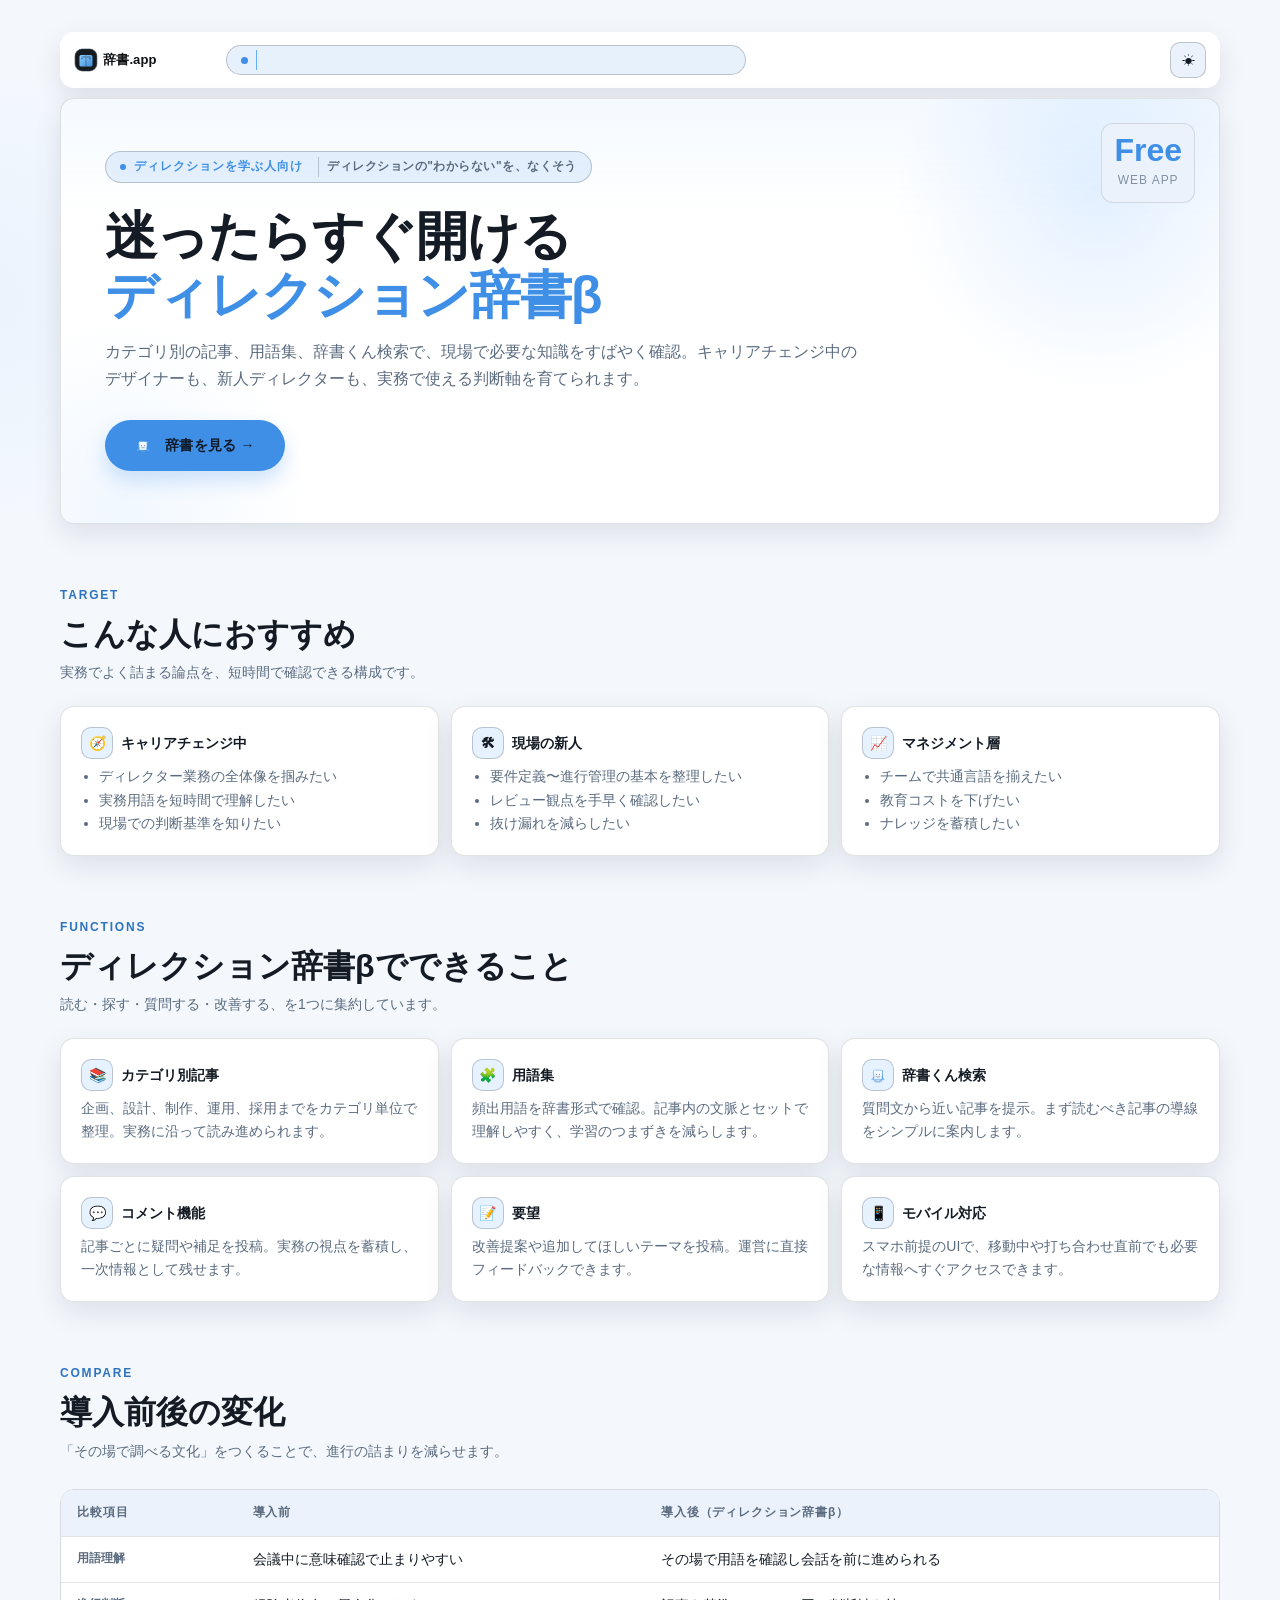
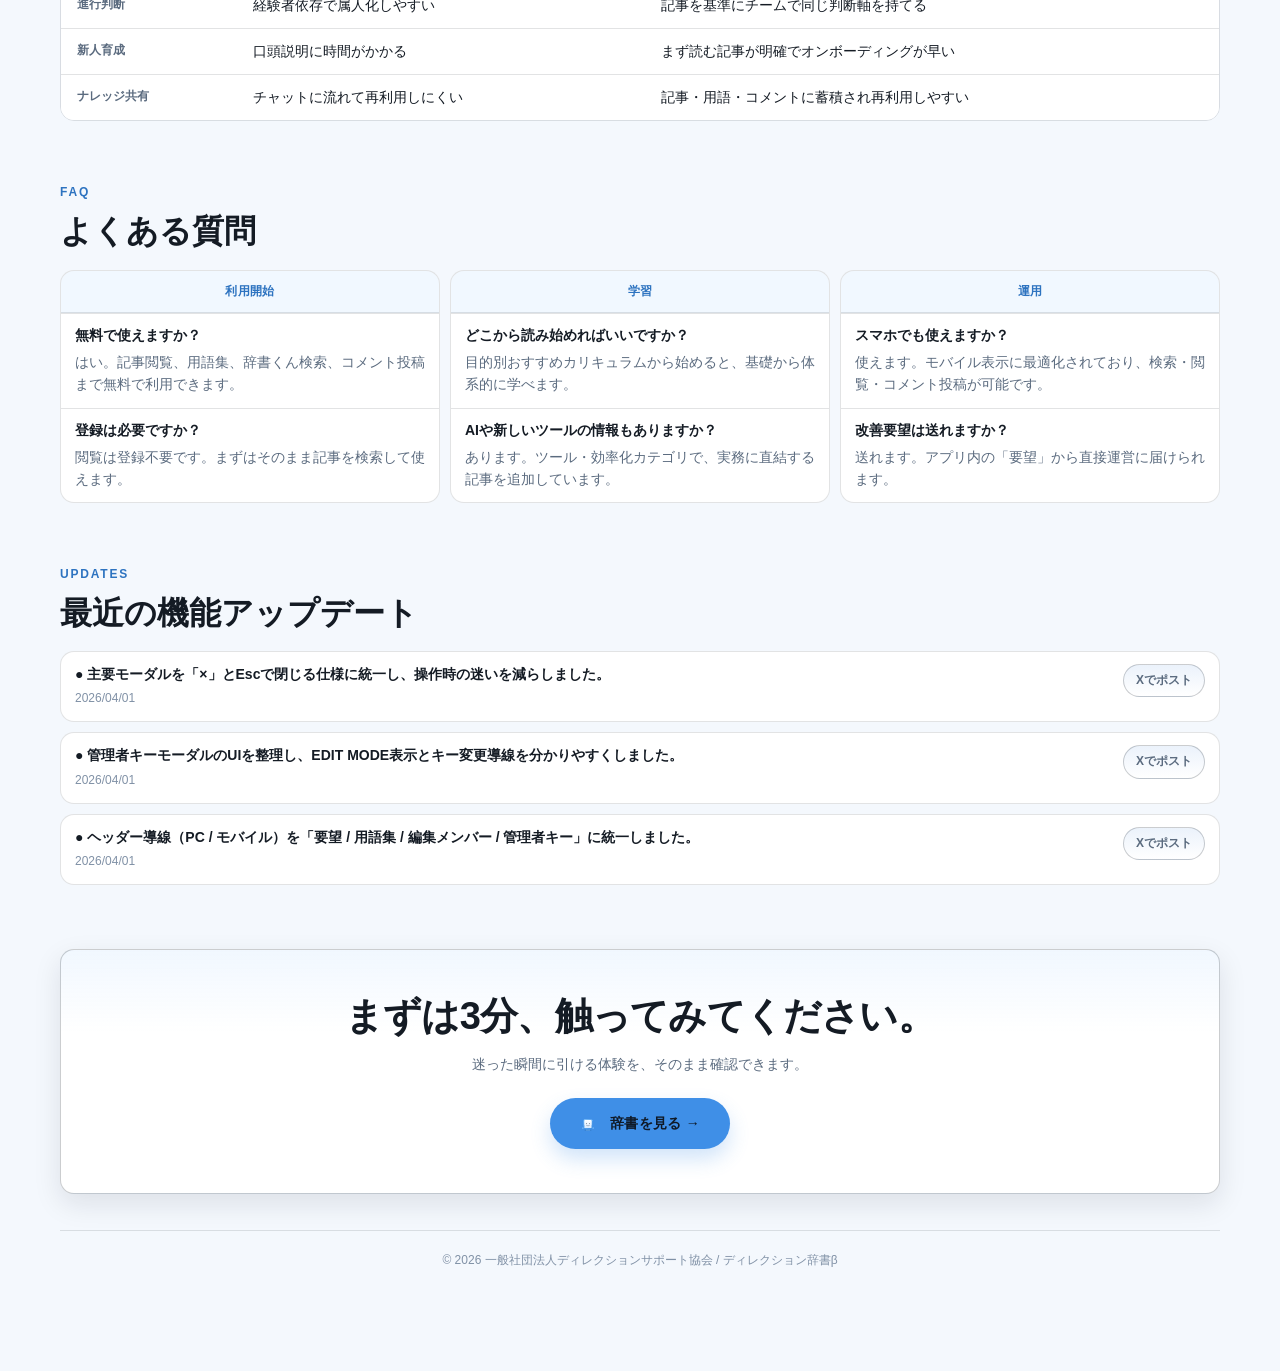
==== lp/index.html @ 82c817dd "chore: initialize repository with current app snapshot" ====
<!DOCTYPE html>
<html lang="ja" data-app="dic">
<head>
<meta charset="utf-8">
<meta name="viewport" content="width=device-width,initial-scale=1,maximum-scale=1,user-scalable=no,viewport-fit=cover">
<title>ディレクション辞書β — ディレクションの「わからない」をなくす辞書</title>
<meta name="description" content="ディレクション実務の用語・進め方・ツール活用を、カテゴリ別に学べる辞書アプリ。キャリアチェンジ中のデザイナーや新人ディレクター向けに、実務で使える知識を整理しています。">
<link rel="canonical" href="https://drsp.cc/dic/lp/">
<meta name="robots" content="index,follow,max-snippet:-1,max-image-preview:large,max-video-preview:-1">
<meta name="referrer" content="strict-origin-when-cross-origin">
<meta name="theme-color" content="#0f141a">
<link rel="icon" type="image/svg+xml" href="../img/dictionary-kun.svg">
<link rel="icon" type="image/png" sizes="32x32" href="../img/favicon-32x32.png">
<link rel="apple-touch-icon" sizes="180x180" href="../img/apple-touch-icon.png">
<meta property="og:type" content="website">
<meta property="og:locale" content="ja_JP">
<meta property="og:site_name" content="ディレクション辞書β">
<meta property="og:title" content="ディレクション辞書β — ディレクションの「わからない」をなくす辞書">
<meta property="og:description" content="ディレクション実務の用語・進め方・ツール活用を、カテゴリ別に学べる辞書アプリ。">
<meta property="og:url" content="https://drsp.cc/dic/lp/">
<meta property="og:image" content="https://drsp.cc/dic/img/ogp-1200x630.png">
<meta property="og:image:secure_url" content="https://drsp.cc/dic/img/ogp-1200x630.png">
<meta property="og:image:type" content="image/png">
<meta property="og:image:width" content="1200">
<meta property="og:image:height" content="630">
<meta name="twitter:card" content="summary_large_image">
<meta name="twitter:url" content="https://drsp.cc/dic/lp/">
<meta name="twitter:title" content="ディレクション辞書β — ディレクションの「わからない」をなくす辞書">
<meta name="twitter:description" content="ディレクション実務の用語・進め方・ツール活用を、カテゴリ別に学べる辞書アプリ。">
<meta name="twitter:image" content="https://drsp.cc/dic/img/ogp-1200x630.png">
<meta name="llms-summary" content="ディレクション辞書βは、ディレクション実務の用語・進め方・ツール活用を学べる日本語辞書アプリ。カテゴリ別記事、用語集、コメント、要望、辞書くん検索を提供します。">
<link rel="alternate" type="text/plain" href="/dic/lp/llms.txt" title="LLMs Summary">
<script type="application/ld+json">
{
  "@context": "https://schema.org",
  "@graph": [
    {
      "@type": "SoftwareApplication",
      "name": "ディレクション辞書β",
      "applicationCategory": "BusinessApplication",
      "operatingSystem": "Web",
      "url": "https://drsp.cc/dic/lp/",
      "description": "ディレクション実務の用語・進め方・ツール活用をカテゴリ別に学べる日本語辞書アプリ。",
      "offers": {
        "@type": "Offer",
        "price": "0",
        "priceCurrency": "JPY"
      }
    },
    {
      "@type": "FAQPage",
      "mainEntity": [
        {
          "@type": "Question",
          "name": "どんな人向けですか？",
          "acceptedAnswer": {
            "@type": "Answer",
            "text": "キャリアチェンジ中のデザイナー、新人ディレクター、実務を言語化したい現場担当者向けです。"
          }
        },
        {
          "@type": "Question",
          "name": "無料で使えますか？",
          "acceptedAnswer": {
            "@type": "Answer",
            "text": "はい。記事閲覧、用語集、辞書くん検索、コメント投稿まで無料で利用できます。"
          }
        },
        {
          "@type": "Question",
          "name": "スマホでも使えますか？",
          "acceptedAnswer": {
            "@type": "Answer",
            "text": "使えます。モバイル表示に最適化されており、カテゴリ閲覧や記事検索をスマホから行えます。"
          }
        }
      ]
    }
  ]
}
</script>
<style>
*{box-sizing:border-box;margin:0;padding:0}:root{--dk:#0d131a;--dk2:#131c26;--dk3:#1a2633;--dk4:#243447;--ac:#4ea1ff;--ac2:#2f7fd8;--ac3:#dcebff;--ac4:rgba(78,161,255,.14);--tx:#eef5ff;--tx2:#a8bbd1;--tx3:#7187a0;--bdr:rgba(78,161,255,.2);--bdr2:rgba(78,161,255,.36);--good:#4ad99f;--bad:#de6a6a;--app:var(--ac);--shadow:0 14px 34px rgba(0,0,0,.28);--fs-s:12px;--fs-m:14px;--fs-l:16px}body[data-theme=light]{--dk:#f4f8fd;--dk2:#ffffff;--dk3:#ebf2fb;--dk4:#dde8f5;--ac:#3f8fe7;--ac2:#2d73c0;--ac3:#e6f1ff;--ac4:rgba(63,143,231,.12);--tx:#141b24;--tx2:#5b6b7f;--tx3:#8091a6;--bdr:rgba(20,27,36,.12);--bdr2:rgba(20,27,36,.22);--shadow:0 10px 28px rgba(17,24,39,.1)}body,html{overflow-x:hidden}body{font-family:"Noto Sans JP","Hiragino Sans","Yu Gothic",sans-serif;background:radial-gradient(1200px 520px at 96% -10%,rgba(78,161,255,.1),transparent 52%),radial-gradient(900px 420px at -10% 10%,rgba(78,161,255,.07),transparent 56%),var(--dk);color:var(--tx);line-height:1.65;-webkit-text-size-adjust:100%}canvas,img,svg,video{max-width:100%;height:auto}a{color:inherit;text-decoration:none}.w{max-width:1200px;margin:0 auto;padding:0 20px 100px}.hero-stack{margin-top:32px;display:grid;gap:10px}.hero-stack>.hero,.hero-stack>.topbar{width:100%}.actions,.card,.compare-scroll,.cta,.faq-list,.grid,.hero,.hero-stack,.topbar-session,.topbar,.w{min-width:0}.topbar{background:var(--dk2);box-shadow:var(--shadow);border-radius:14px;padding:10px 14px;display:flex;align-items:center;gap:10px;backdrop-filter:blur(6px)}.topbar-logo{display:flex;align-items:center;color:var(--tx)}.topbar-logo img{display:block;height:24px;width:auto}.topbar-session{margin-left:6px;min-width:0;background:var(--ac4);border:1px solid var(--bdr2);border-radius:999px;padding:6px 14px;font-size:var(--fs-s);color:var(--tx);display:flex;align-items:center;gap:8px;height:30px;flex:0 0 min(520px,56vw);max-width:min(520px,56vw)}.topbar-session-dot{width:7px;height:7px;border-radius:50%;background:var(--ac);flex-shrink:0}.topbar-session-name{display:inline-block;max-width:0;overflow:hidden;white-space:nowrap;border-right:1px solid rgba(78,161,255,.85);animation:eventTyping 6.4s steps(24,end) infinite,caretBlink .8s step-end infinite;font-weight:700}@keyframes eventTyping{0%,12%{max-width:0}42%,72%{max-width:100%}100%{max-width:0}}@keyframes caretBlink{50%{border-color:transparent}}@keyframes heroEyebrowMarquee{0%{transform:translateX(0)}100%{transform:translateX(-100%)}}.theme-toggle{margin-left:auto;border:1px solid var(--bdr2);background:var(--dk3);color:var(--tx);width:36px;height:36px;border-radius:10px;cursor:pointer;transition:.18s}.theme-toggle:hover{transform:translateY(-1px);border-color:var(--ac2)}.hero{background:linear-gradient(180deg,rgba(78,161,255,.06),transparent 28%),var(--dk2);border:1px solid var(--bdr);border-radius:14px;padding:52px 44px;position:relative;overflow:hidden;box-shadow:var(--shadow)}.hero:after{content:'';position:absolute;right:-90px;top:-120px;width:420px;height:420px;border-radius:50%;background:radial-gradient(circle,rgba(78,161,255,.16),transparent 68%)}.hero:before{content:'';position:absolute;left:-120px;bottom:-160px;width:360px;height:360px;border-radius:50%;background:radial-gradient(circle,rgba(78,161,255,.08),transparent 72%)}.beta{position:absolute;right:24px;top:24px;background:var(--dk3);border:1px solid var(--bdr);border-radius:12px;padding:10px 12px;text-align:center;z-index:2}.beta b{display:block;font-size:32px;color:var(--ac);line-height:1}.beta span{font-size:var(--fs-s);color:var(--tx3);letter-spacing:.08em;text-transform:uppercase}.eyebrow{display:inline-flex;align-items:center;gap:8px;background:var(--ac4);border:1px solid var(--bdr2);border-radius:999px;padding:5px 14px;margin-bottom:24px;position:relative;z-index:2;font-size:var(--fs-s);font-weight:700;letter-spacing:.1em;text-transform:uppercase}.eyebrow-dot{width:6px;height:6px;border-radius:50%;background:var(--ac)}.eyebrow-main{display:inline-block;min-width:0;font-size:var(--fs-s);font-weight:700;letter-spacing:.08em;color:var(--ac);text-transform:uppercase}.eyebrow-meta{display:inline-flex;align-items:center;gap:6px;margin-left:8px;padding-left:8px;border-left:1px solid var(--bdr2);font-size:var(--fs-s);letter-spacing:.04em;text-transform:none;color:var(--tx2)}.hero-eyebrow-meta-marquee{display:inline-block;white-space:nowrap}h1{font-size:clamp(30px,5.4vw,52px);line-height:1.14;letter-spacing:-.02em;position:relative;z-index:2}h1 em{font-style:normal;color:var(--ac)}.hero-sub{position:relative;z-index:2;margin-top:14px;color:var(--tx2);font-size:var(--fs-l);max-width:760px}.card p,.faq-a,.hero-sub,.sec-sub,.sec-title,td{overflow-wrap:anywhere;word-break:break-word}.actions{margin-top:28px;display:flex;gap:12px;flex-wrap:wrap;position:relative;z-index:2}.btn-icon{width:16px;height:16px;display:inline-block;vertical-align:-2px;margin-right:6px;object-fit:contain}.icon-b img{width:18px;height:18px;display:block;object-fit:contain}.btn-primary{display:inline-flex;align-items:center;justify-content:center;gap:8px;background:var(--ac);color:#0f1926;font-family:inherit;font-weight:700;font-size:var(--fs-m);border:none;border-radius:999px;padding:14px 30px;min-height:42px;letter-spacing:.02em;cursor:pointer;box-shadow:0 10px 20px rgba(63,143,231,.24);transition:.18s}.btn-primary:hover{transform:translateY(-1px);background:#5ba9ff}.btn-ghost{display:inline-flex;align-items:center;justify-content:center;gap:6px;border:1px solid var(--bdr2);color:var(--tx2);font-family:inherit;font-size:var(--fs-s);font-weight:700;border-radius:999px;padding:13px 24px;min-height:42px;background:linear-gradient(180deg,var(--dk3),var(--dk2));transition:.18s}.btn-ghost:hover{color:var(--tx);border-color:var(--ac2)}.sec{margin-top:62px}.sec-label{font-size:var(--fs-s);font-weight:800;letter-spacing:.15em;text-transform:uppercase;color:var(--ac2);margin-bottom:9px}.sec-title{font-size:clamp(22px,3.8vw,32px);font-weight:700;line-height:1.2}.sec-sub{margin-top:8px;color:var(--tx2);font-size:var(--fs-m)}.grid{display:grid;grid-template-columns:repeat(3,minmax(0,1fr));gap:12px;margin-top:22px}.card{background:var(--dk2);border:1px solid var(--bdr);border-radius:14px;padding:20px;box-shadow:var(--shadow);transition:.2s}.card:hover{transform:translateY(-2px);border-color:var(--bdr2)}.card h3{font-size:var(--fs-m);margin-bottom:6px;display:flex;align-items:center;gap:8px}.icon-b{display:inline-flex;align-items:center;justify-content:center;width:32px;height:32px;border-radius:10px;background:rgba(78,161,255,.14);border:1px solid var(--bdr2);line-height:1;flex-shrink:0}.card li,.card p{font-size:var(--fs-m);color:var(--tx2)}.card ul{padding-left:18px}.compare-scroll{overflow-x:auto;border-radius:14px;border:1px solid var(--bdr);margin-top:26px}table{width:100%;border-collapse:collapse;min-width:500px;font-size:var(--fs-m);background:var(--dk2)}thead tr{background:var(--dk3)}thead th{padding:13px 16px;text-align:left;font-size:var(--fs-s);font-weight:700;letter-spacing:.07em;text-transform:none;color:var(--tx2);border-top:none}thead th:first-child{border-radius:12px 0 0 0}thead th:last-child{border-radius:0 12px 0 0}tbody tr{border-top:1px solid var(--bdr)}tbody tr:hover{background:rgba(78,161,255,.05)}td{padding:11px 16px;vertical-align:middle;text-align:left}td:first-child{font-size:var(--fs-s);font-weight:700;color:var(--tx2)}.faq-list{margin-top:20px;display:grid;grid-template-columns:repeat(3,minmax(0,1fr));gap:10px;align-items:stretch}.faq-item{background:var(--dk2);border:1px solid var(--bdr);border-radius:14px;overflow:hidden}.faq-cat{padding:11px 14px 10px;font-size:var(--fs-s);font-weight:700;color:var(--ac2);letter-spacing:.04em;background:rgba(78,161,255,.08);border-bottom:1px solid var(--bdr);text-align:center}.faq-row{padding:11px 14px 12px;border-top:1px solid var(--bdr)}.faq-row:first-of-type{border-top:none}.faq-q{font-size:var(--fs-m);font-weight:700;color:var(--tx);line-height:1.5}.faq-a{margin-top:5px;font-size:var(--fs-m);color:var(--tx2);line-height:1.6}.cta{margin-top:64px;background:linear-gradient(180deg,rgba(78,161,255,.08),transparent 34%),var(--dk2);border:1px solid var(--bdr2);border-radius:14px;padding:44px;text-align:center;box-shadow:var(--shadow)}.cta h2{font-size:clamp(24px,4vw,38px);font-weight:700;letter-spacing:-.02em;line-height:1.18;position:relative}.cta p{margin-top:14px;font-size:var(--fs-m);color:var(--tx2);position:relative}.cta .actions{justify-content:center;margin-top:22px}.footer{margin-top:36px;padding-top:20px;border-top:1px solid var(--bdr);text-align:center;font-size:var(--fs-s);color:var(--tx3)}@media(max-width:980px){.grid{grid-template-columns:1fr 1fr}}@media(max-width:760px){.w{padding:8px 14px 84px}.hero{padding:34px 18px}.topbar{padding:8px 10px;gap:8px;align-items:center;display:flex;flex-wrap:nowrap}.topbar-logo{flex:0 0 auto}.topbar-logo img{height:22px}.topbar-session{margin-left:0;flex:1;min-width:0;max-width:none;padding:6px 10px;height:28px}.topbar-session-name{display:block;max-width:100%;overflow:hidden;text-overflow:ellipsis;white-space:nowrap;border-right:none;animation:none;font-size:var(--fs-s);font-weight:700}.theme-toggle{flex:0 0 auto;margin-left:0}.eyebrow{padding:6px 10px;gap:6px;flex-wrap:nowrap;margin-bottom:14px;max-width:100%;overflow:hidden}.eyebrow-main{flex:0 0 auto;max-width:none;font-size:var(--fs-s);letter-spacing:.03em;white-space:nowrap;overflow:visible;text-overflow:clip}.eyebrow-meta{flex:1 1 auto;min-width:0;margin-left:6px;padding-left:6px;border-left:1px solid var(--bdr2);font-size:var(--fs-s);white-space:nowrap;overflow:hidden;text-overflow:clip}.hero-eyebrow-meta-marquee{padding-left:100%;animation:heroEyebrowMarquee 12s linear infinite}.grid{grid-template-columns:1fr}.faq-list{grid-template-columns:1fr}.beta{display:none}}@media(max-width:430px){.topbar-session{min-width:0}.topbar{justify-content:space-between}}@media(max-width:390px){.w{padding:8px 12px 72px}.hero{padding:24px 16px}h1{font-size:clamp(24px,7vw,32px);line-height:1.2}.hero-sub{font-size:var(--fs-m);line-height:1.55}.btn-ghost,.btn-primary{padding:11px 18px}.card{padding:16px}.sec{margin-top:52px}}
</style>
<style>
.updates-box{margin-top:62px}
.updates-list{margin-top:18px;display:grid;gap:10px}
.updates-item{background:var(--dk2);border:1px solid var(--bdr);border-radius:14px;padding:12px 14px;display:grid;grid-template-columns:1fr auto;gap:10px;align-items:start}
.updates-main{min-width:0;display:grid;gap:4px}
.updates-text{font-size:var(--fs-m);font-weight:700;line-height:1.55;color:var(--tx)}
.updates-date{font-size:var(--fs-s);color:var(--tx3)}
.updates-post{display:inline-flex;align-items:center;justify-content:center;min-height:30px;padding:6px 12px;border-radius:999px;border:1px solid var(--bdr2);background:linear-gradient(180deg,var(--dk3),var(--dk2));font-size:var(--fs-s);font-weight:700;color:var(--tx2);white-space:nowrap}
.updates-post:hover{color:var(--tx);border-color:var(--ac2);background:var(--ac4)}
@media(max-width:760px){.updates-item{grid-template-columns:1fr}.updates-post{justify-self:flex-end}}
</style>
<link rel="stylesheet" href="/app/lp-common.css?v=20260330h">
</head>
<body>
<div class="w">
  <div class="hero-stack">
    <div class="topbar">
      <div class="topbar-logo"><img id="brandLogo" src="../img/logo-dictionaryapp.svg" alt="ディレクション辞書β"></div>
      <div class="topbar-session"><span class="topbar-session-dot"></span><span class="topbar-session-name">ディレクション実務の用語・進め方を、迷った瞬間に引ける</span></div>
      <button id="themeToggle" class="theme-toggle" aria-label="テーマ切替">☾</button>
    </div>

    <section class="hero">
      <div class="beta"><b>Free</b><span>Web App</span></div>
      <div class="eyebrow"><span class="eyebrow-dot"></span><span class="eyebrow-main">ディレクションを学ぶ人向け</span><span class="eyebrow-meta"><span class="hero-eyebrow-meta-marquee">ディレクションの"わからない"を、なくそう</span></span></div>
      <h1>迷ったらすぐ開ける<br><em>ディレクション辞書β</em></h1>
      <p class="hero-sub">カテゴリ別の記事、用語集、辞書くん検索で、現場で必要な知識をすばやく確認。キャリアチェンジ中のデザイナーも、新人ディレクターも、実務で使える判断軸を育てられます。</p>
      <div class="actions">
        <a class="btn-primary" href="https://drsp.cc/dic/" target="_blank" rel="noopener noreferrer"><img class="btn-icon" src="../img/dictionary-kun.svg" alt="">辞書を見る →</a>
      </div>
    </section>
  </div>

  <section class="sec">
    <div class="sec-label">Target</div>
    <div class="sec-title">こんな人におすすめ</div>
    <div class="sec-sub">実務でよく詰まる論点を、短時間で確認できる構成です。</div>
    <div class="grid">
      <article class="card"><h3><span class="icon-b">🧭</span>キャリアチェンジ中</h3><ul><li>ディレクター業務の全体像を掴みたい</li><li>実務用語を短時間で理解したい</li><li>現場での判断基準を知りたい</li></ul></article>
      <article class="card"><h3><span class="icon-b">🛠</span>現場の新人</h3><ul><li>要件定義〜進行管理の基本を整理したい</li><li>レビュー観点を手早く確認したい</li><li>抜け漏れを減らしたい</li></ul></article>
      <article class="card"><h3><span class="icon-b">📈</span>マネジメント層</h3><ul><li>チームで共通言語を揃えたい</li><li>教育コストを下げたい</li><li>ナレッジを蓄積したい</li></ul></article>
    </div>
  </section>

  <section class="sec">
    <div class="sec-label">Functions</div>
    <div class="sec-title">ディレクション辞書βでできること</div>
    <div class="sec-sub">読む・探す・質問する・改善する、を1つに集約しています。</div>
    <div class="grid">
      <article class="card"><h3><span class="icon-b">📚</span>カテゴリ別記事</h3><p>企画、設計、制作、運用、採用までをカテゴリ単位で整理。実務に沿って読み進められます。</p></article>
      <article class="card"><h3><span class="icon-b">🧩</span>用語集</h3><p>頻出用語を辞書形式で確認。記事内の文脈とセットで理解しやすく、学習のつまずきを減らします。</p></article>
      <article class="card"><h3><span class="icon-b"><img src="../img/dictionary-kun.svg" alt="辞書くん"></span>辞書くん検索</h3><p>質問文から近い記事を提示。まず読むべき記事の導線をシンプルに案内します。</p></article>
      <article class="card"><h3><span class="icon-b">💬</span>コメント機能</h3><p>記事ごとに疑問や補足を投稿。実務の視点を蓄積し、一次情報として残せます。</p></article>
      <article class="card"><h3><span class="icon-b">📝</span>要望</h3><p>改善提案や追加してほしいテーマを投稿。運営に直接フィードバックできます。</p></article>
      <article class="card"><h3><span class="icon-b">📱</span>モバイル対応</h3><p>スマホ前提のUIで、移動中や打ち合わせ直前でも必要な情報へすぐアクセスできます。</p></article>
    </div>
  </section>



  <section class="sec">
    <div class="sec-label">Compare</div>
    <div class="sec-title">導入前後の変化</div>
    <div class="sec-sub">「その場で調べる文化」をつくることで、進行の詰まりを減らせます。</div>
    <div class="compare-scroll">
      <table>
        <thead><tr><th>比較項目</th><th>導入前</th><th>導入後（ディレクション辞書β）</th></tr></thead>
        <tbody>
          <tr><td>用語理解</td><td>会議中に意味確認で止まりやすい</td><td>その場で用語を確認し会話を前に進められる</td></tr>
          <tr><td>進行判断</td><td>経験者依存で属人化しやすい</td><td>記事を基準にチームで同じ判断軸を持てる</td></tr>
          <tr><td>新人育成</td><td>口頭説明に時間がかかる</td><td>まず読む記事が明確でオンボーディングが早い</td></tr>
          <tr><td>ナレッジ共有</td><td>チャットに流れて再利用しにくい</td><td>記事・用語・コメントに蓄積され再利用しやすい</td></tr>
        </tbody>
      </table>
    </div>
  </section>

  <section class="sec">
    <div class="sec-label">FAQ</div>
    <div class="sec-title">よくある質問</div>
    <div class="faq-list">
      <div class="faq-item">
        <div class="faq-cat">利用開始</div>
        <div class="faq-row"><div class="faq-q">無料で使えますか？</div><div class="faq-a">はい。記事閲覧、用語集、辞書くん検索、コメント投稿まで無料で利用できます。</div></div>
        <div class="faq-row"><div class="faq-q">登録は必要ですか？</div><div class="faq-a">閲覧は登録不要です。まずはそのまま記事を検索して使えます。</div></div>
      </div>
      <div class="faq-item">
        <div class="faq-cat">学習</div>
        <div class="faq-row"><div class="faq-q">どこから読み始めればいいですか？</div><div class="faq-a">目的別おすすめカリキュラムから始めると、基礎から体系的に学べます。</div></div>
        <div class="faq-row"><div class="faq-q">AIや新しいツールの情報もありますか？</div><div class="faq-a">あります。ツール・効率化カテゴリで、実務に直結する記事を追加しています。</div></div>
      </div>
      <div class="faq-item">
        <div class="faq-cat">運用</div>
        <div class="faq-row"><div class="faq-q">スマホでも使えますか？</div><div class="faq-a">使えます。モバイル表示に最適化されており、検索・閲覧・コメント投稿が可能です。</div></div>
        <div class="faq-row"><div class="faq-q">改善要望は送れますか？</div><div class="faq-a">送れます。アプリ内の「要望」から直接運営に届けられます。</div></div>
      </div>
    </div>
  </section>

  <section class="sec updates-box">
    <div class="sec-label">Updates</div>
    <div class="sec-title">最近の機能アップデート</div>
    <div class="updates-list">
      <div class="updates-item">
        <div class="updates-main">
          <div class="updates-text">● 主要モーダルを「×」とEscで閉じる仕様に統一し、操作時の迷いを減らしました。</div>
          <div class="updates-date">2026/04/01</div>
        </div>
        <a class="updates-post" target="_blank" rel="noopener noreferrer" href="https://x.com/intent/tweet?text=%E2%97%8F%20%E4%B8%BB%E8%A6%81%E3%83%A2%E3%83%BC%E3%83%80%E3%83%AB%E3%82%92%E3%80%8C%C3%97%E3%80%8D%E3%81%A8Esc%E3%81%A7%E9%96%89%E3%81%98%E3%82%8B%E4%BB%95%E6%A7%98%E3%81%AB%E7%B5%B1%E4%B8%80%E3%81%97%E3%80%81%E6%93%8D%E4%BD%9C%E6%99%82%E3%81%AE%E8%BF%B7%E3%81%84%E3%82%92%E6%B8%9B%E3%82%89%E3%81%97%E3%81%BE%E3%81%97%E3%81%9F%E3%80%82&url=https%3A%2F%2Fdrsp.cc%2Fdic%2Flp%2F">Xでポスト</a>
      </div>
      <div class="updates-item">
        <div class="updates-main">
          <div class="updates-text">● 管理者キーモーダルのUIを整理し、EDIT MODE表示とキー変更導線を分かりやすくしました。</div>
          <div class="updates-date">2026/04/01</div>
        </div>
        <a class="updates-post" target="_blank" rel="noopener noreferrer" href="https://x.com/intent/tweet?text=%E2%97%8F%20%E7%AE%A1%E7%90%86%E8%80%85%E3%82%AD%E3%83%BC%E3%83%A2%E3%83%BC%E3%83%80%E3%83%AB%E3%81%AEUI%E3%82%92%E6%95%B4%E7%90%86%E3%81%97%E3%80%81EDIT%20MODE%E8%A1%A8%E7%A4%BA%E3%81%A8%E3%82%AD%E3%83%BC%E5%A4%89%E6%9B%B4%E5%B0%8E%E7%B7%9A%E3%82%92%E5%88%86%E3%81%8B%E3%82%8A%E3%82%84%E3%81%99%E3%81%8F%E3%81%97%E3%81%BE%E3%81%97%E3%81%9F%E3%80%82&url=https%3A%2F%2Fdrsp.cc%2Fdic%2Flp%2F">Xでポスト</a>
      </div>
      <div class="updates-item">
        <div class="updates-main">
          <div class="updates-text">● ヘッダー導線（PC / モバイル）を「要望 / 用語集 / 編集メンバー / 管理者キー」に統一しました。</div>
          <div class="updates-date">2026/04/01</div>
        </div>
        <a class="updates-post" target="_blank" rel="noopener noreferrer" href="https://x.com/intent/tweet?text=%E2%97%8F%20%E3%83%98%E3%83%83%E3%83%80%E3%83%BC%E5%B0%8E%E7%B7%9A%EF%BC%88PC%20%2F%20%E3%83%A2%E3%83%90%E3%82%A4%E3%83%AB%EF%BC%89%E3%82%92%E3%80%8C%E8%A6%81%E6%9C%9B%20%2F%20%E7%94%A8%E8%AA%9E%E9%9B%86%20%2F%20%E7%B7%A8%E9%9B%86%E3%83%A1%E3%83%B3%E3%83%90%E3%83%BC%20%2F%20%E7%AE%A1%E7%90%86%E8%80%85%E3%82%AD%E3%83%BC%E3%80%8D%E3%81%AB%E7%B5%B1%E4%B8%80%E3%81%97%E3%81%BE%E3%81%97%E3%81%9F%E3%80%82&url=https%3A%2F%2Fdrsp.cc%2Fdic%2Flp%2F">Xでポスト</a>
      </div>
    </div>
  </section>

  <section id="contact" class="cta">
    <h2>まずは3分、触ってみてください。</h2>
    <p>迷った瞬間に引ける体験を、そのまま確認できます。</p>
    <div class="actions"><a class="btn-primary" href="https://drsp.cc/dic/" target="_blank" rel="noopener noreferrer"><img class="btn-icon" src="../img/dictionary-kun.svg" alt="">辞書を見る →</a></div>
  </section>

  <footer class="footer">© 2026 <a href="https://drsp.cc/" target="_blank" rel="noopener noreferrer">一般社団法人ディレクションサポート協会</a> / ディレクション辞書β</footer>
</div>
<script>
(function(){
  const KEY='dir_theme';
  const LEGACY_KEY='dic-lp-theme';
  const btn=document.getElementById('themeToggle');
  const logo=document.getElementById('brandLogo');
  const saved=localStorage.getItem(KEY) || localStorage.getItem(LEGACY_KEY);
  const init=saved || (window.matchMedia('(prefers-color-scheme: dark)').matches?'dark':'light');
  function apply(theme){document.body.setAttribute('data-theme',theme);if(btn)btn.textContent=theme==='light'?'☀︎':'☾';if(logo)logo.src=theme==='dark'?'../img/logo-dictionaryapp-dark.svg':'../img/logo-dictionaryapp-light.svg';}
  apply(init);
  if(btn){btn.addEventListener('click',()=>{const next=document.body.getAttribute('data-theme')==='light'?'dark':'light';localStorage.setItem(KEY,next);localStorage.setItem(LEGACY_KEY,next);apply(next);});}
})();
</script>
</body>
</html>
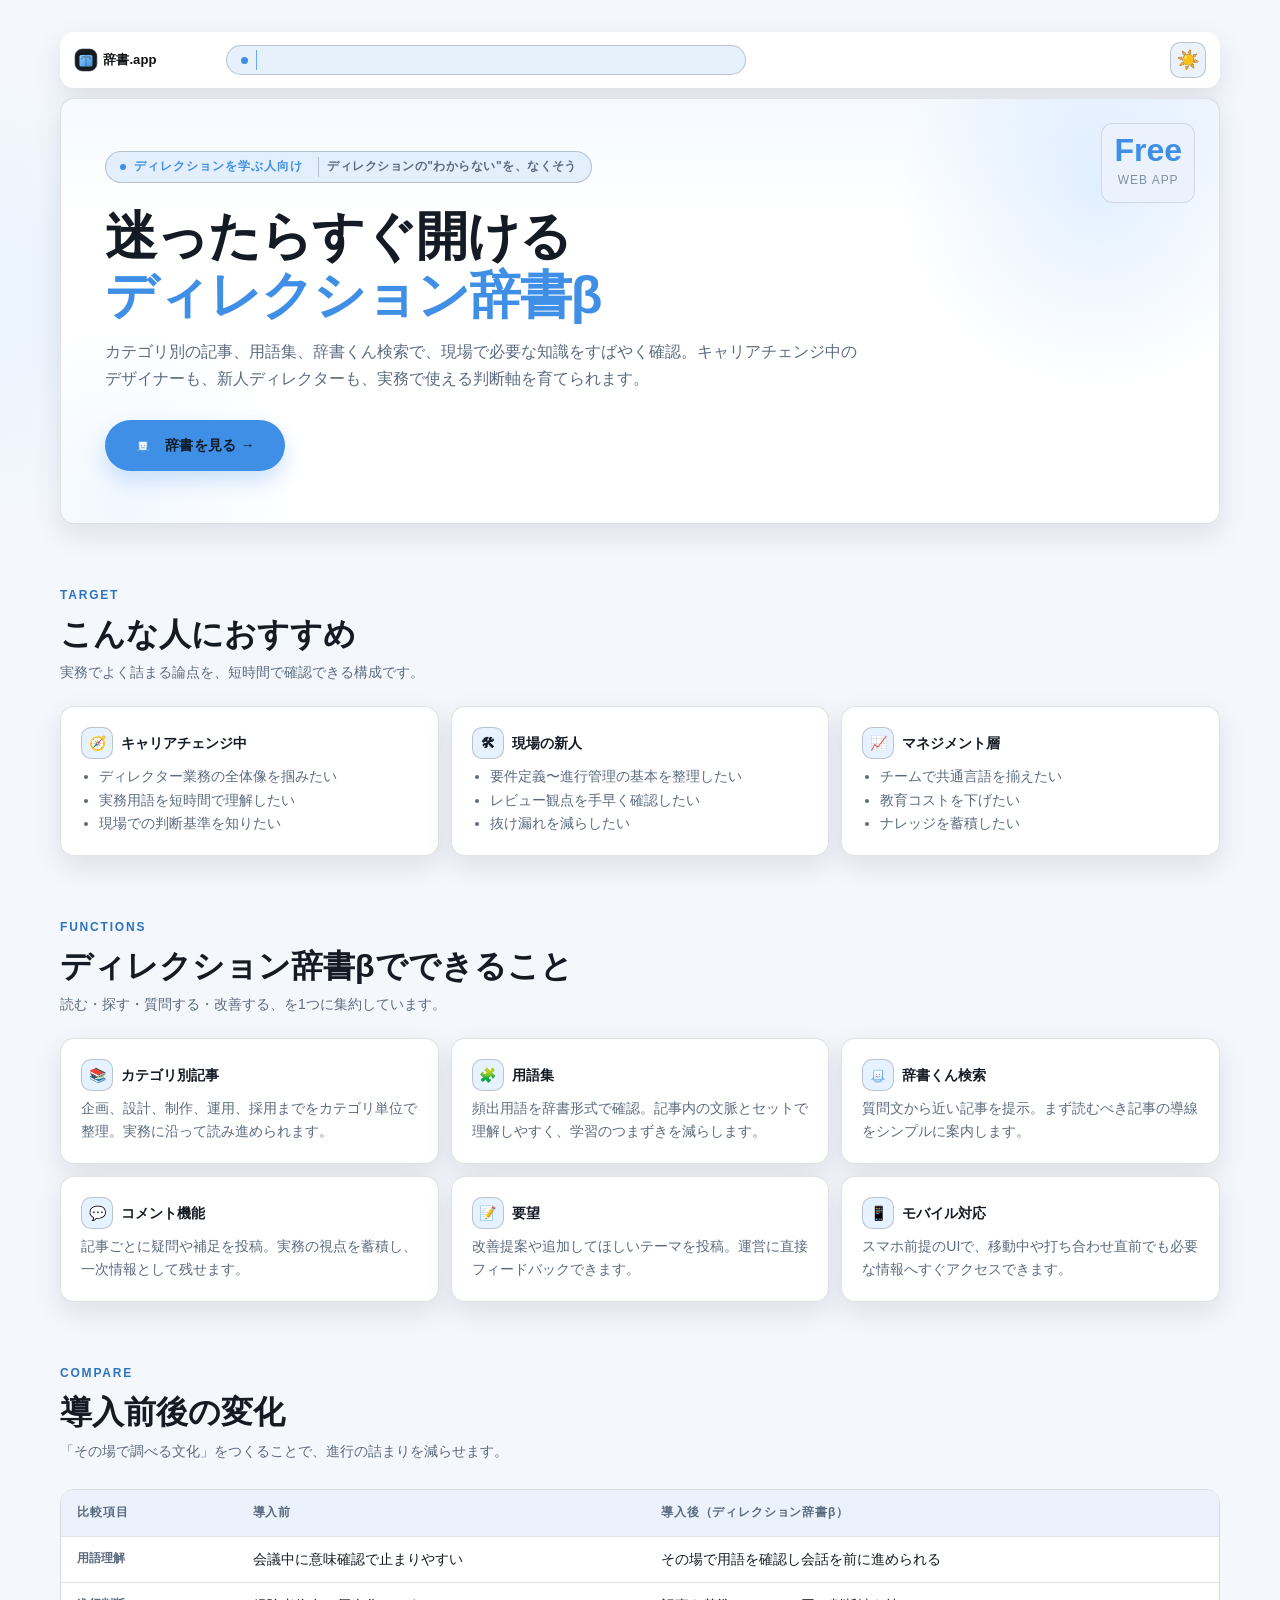
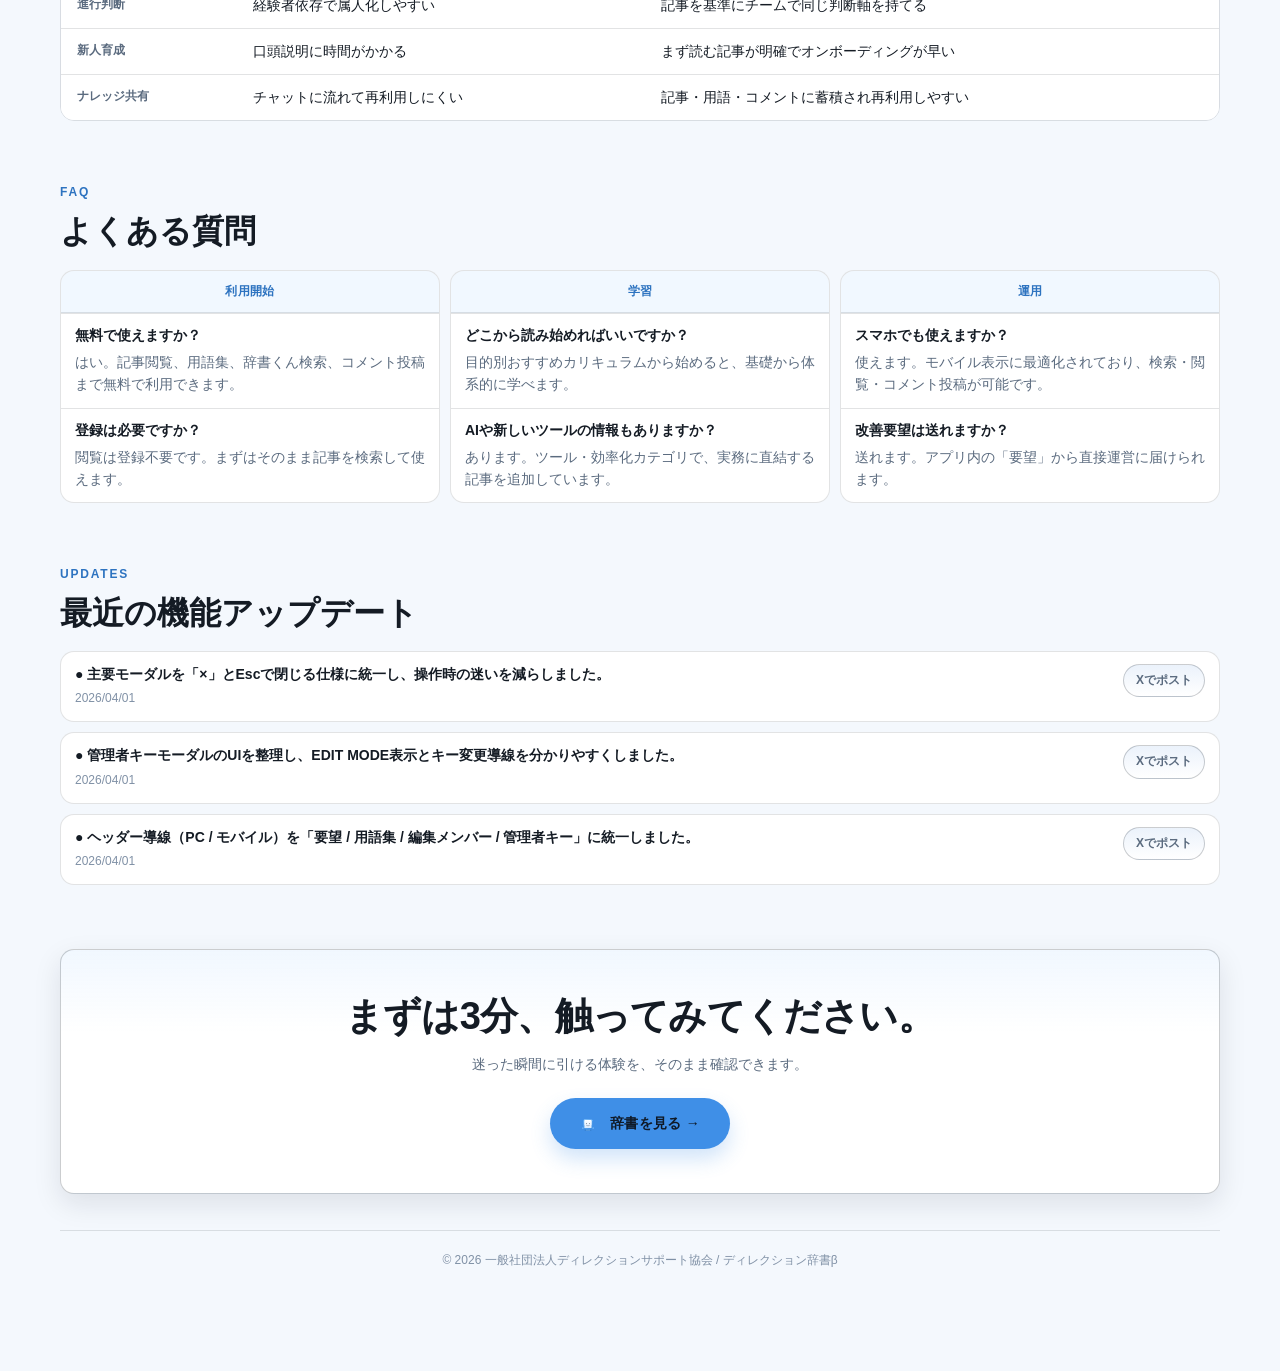
==== commit 6665f0ab: "chore: enforce main+actions deploy policy and update LP theme toggle" ====
--- a/lp/index.html
+++ b/lp/index.html
@@ -93,7 +93,24 @@
 .updates-post:hover{color:var(--tx);border-color:var(--ac2);background:var(--ac4)}
 @media(max-width:760px){.updates-item{grid-template-columns:1fr}.updates-post{justify-self:flex-end}}
 </style>
-<link rel="stylesheet" href="/app/lp-common.css?v=20260330h">
+<style>
+.theme-toggle{
+  font-family:"Apple Color Emoji","Segoe UI Emoji","Noto Color Emoji","Segoe UI Symbol",sans-serif;
+  font-size:18px;
+  font-weight:700;
+  line-height:1;
+  color:var(--tx);
+  text-shadow:0 0 0 currentColor;
+}
+@media(max-width:760px){
+  .theme-toggle{
+    width:34px;
+    height:34px;
+    font-size:19px;
+  }
+}
+</style>
+<link rel="stylesheet" href="/app/lp-common.css?v=20260403a">
 </head>
 <body>
 <div class="w">
@@ -225,7 +242,7 @@
   const logo=document.getElementById('brandLogo');
   const saved=localStorage.getItem(KEY) || localStorage.getItem(LEGACY_KEY);
   const init=saved || (window.matchMedia('(prefers-color-scheme: dark)').matches?'dark':'light');
-  function apply(theme){document.body.setAttribute('data-theme',theme);if(btn)btn.textContent=theme==='light'?'☀︎':'☾';if(logo)logo.src=theme==='dark'?'../img/logo-dictionaryapp-dark.svg':'../img/logo-dictionaryapp-light.svg';}
+  function apply(theme){document.body.setAttribute('data-theme',theme);if(btn)btn.textContent=theme==='light'?'☀️':'🌙';if(logo)logo.src=theme==='dark'?'../img/logo-dictionaryapp-dark.svg':'../img/logo-dictionaryapp-light.svg';}
   apply(init);
   if(btn){btn.addEventListener('click',()=>{const next=document.body.getAttribute('data-theme')==='light'?'dark':'light';localStorage.setItem(KEY,next);localStorage.setItem(LEGACY_KEY,next);apply(next);});}
 })();
